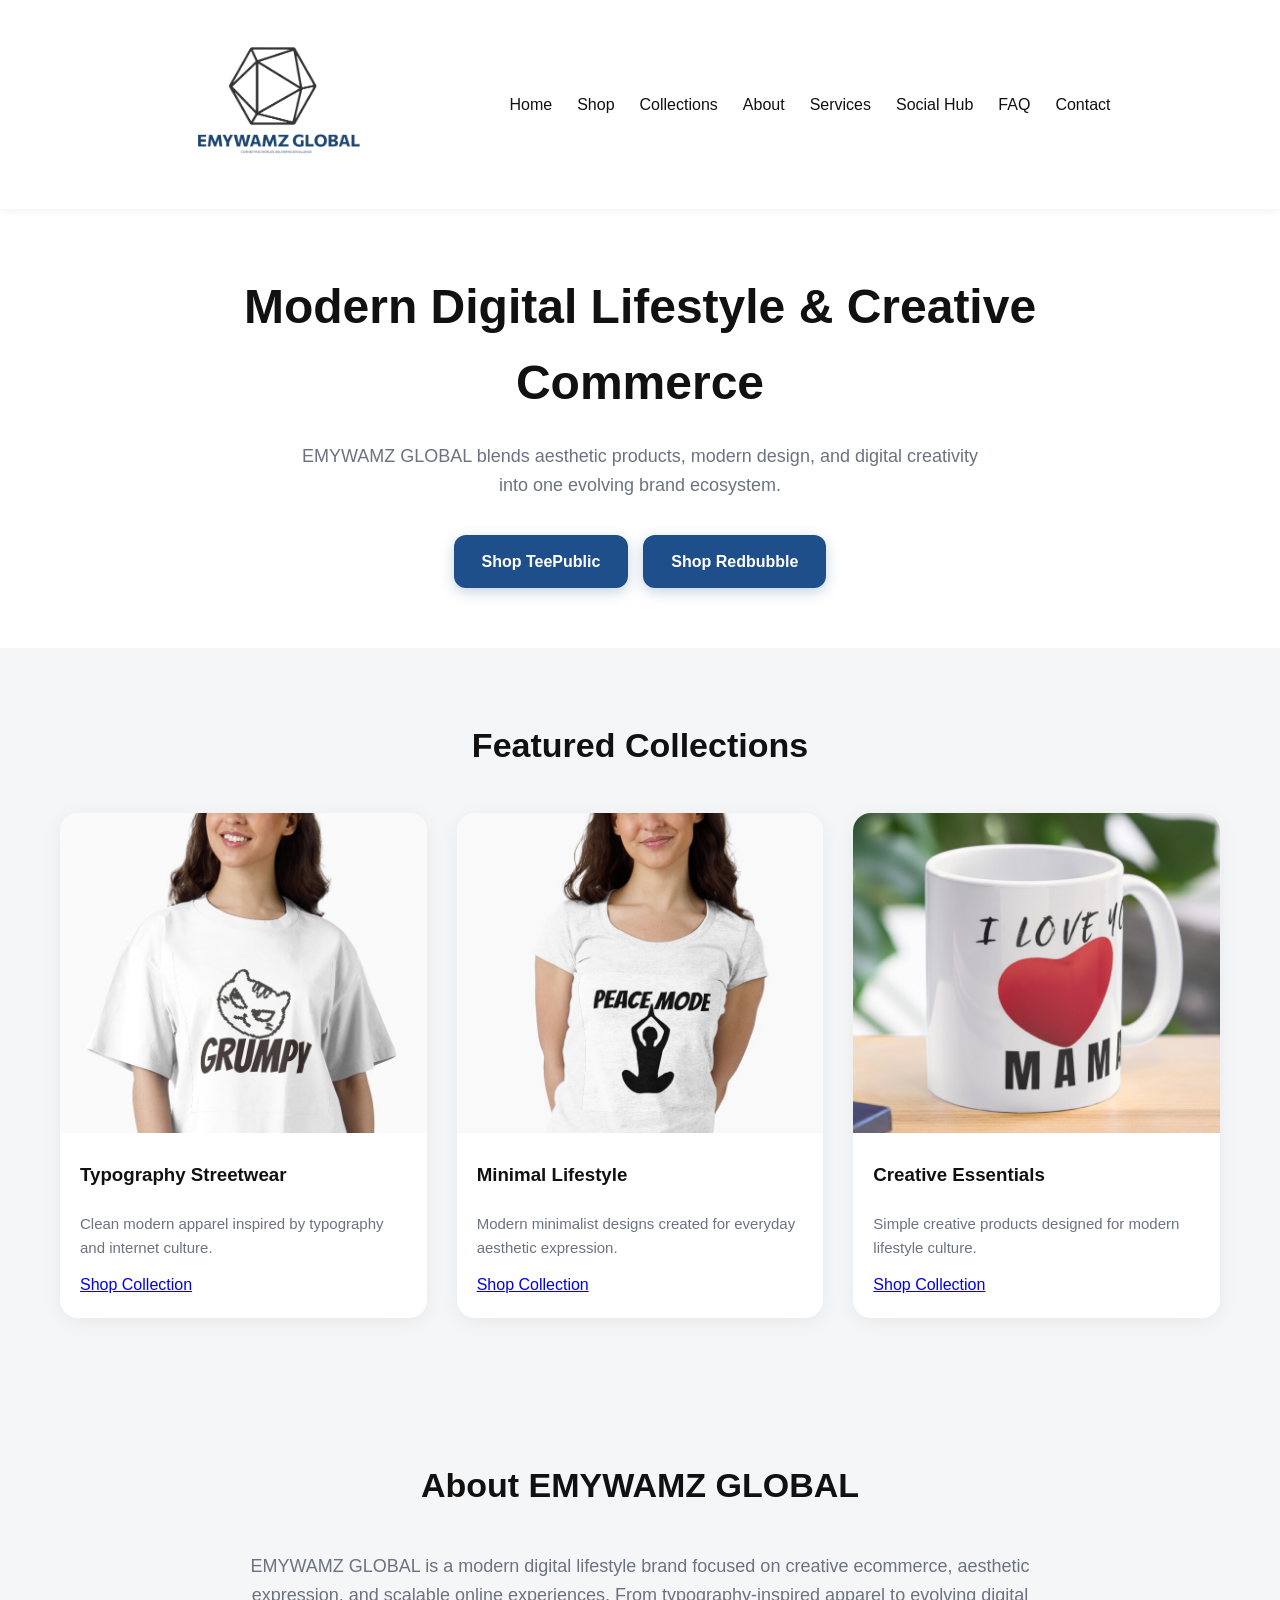
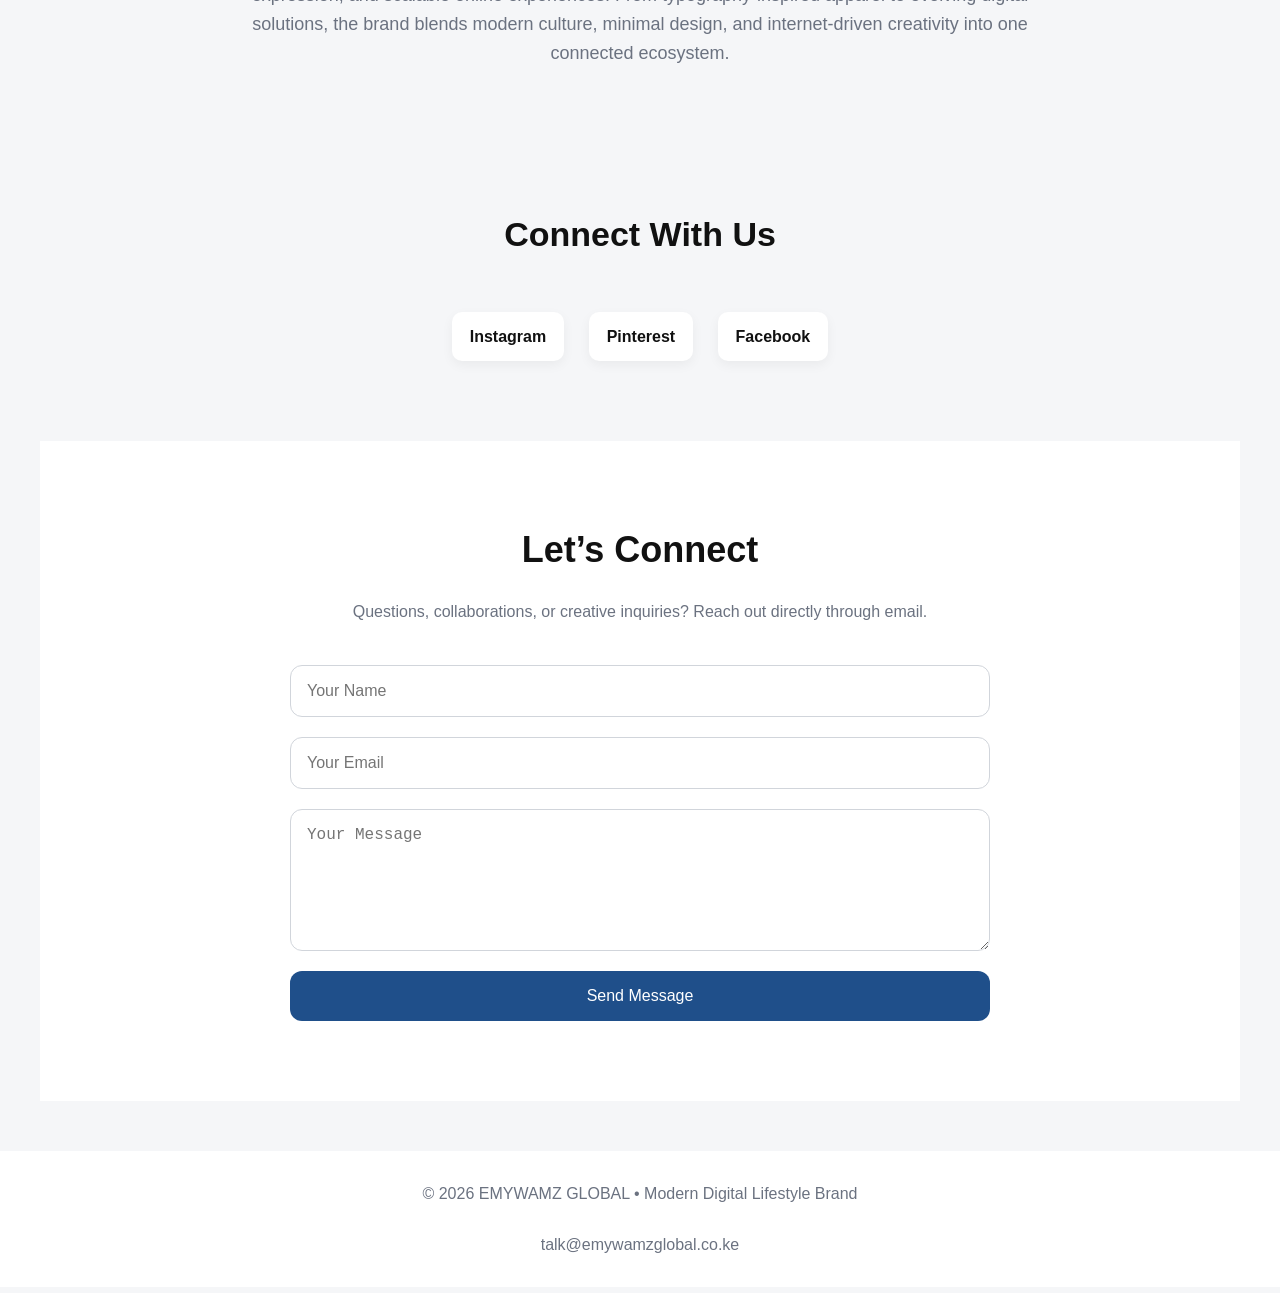
==== index.html @ 774b669c "Refactored layout and centralized CSS" ====
<!DOCTYPE html>
<html lang="en">

<head>
  <link rel="stylesheet" href="style.css">
  <meta charset="UTF-8">
  <meta name="viewport" content="width=device-width, initial-scale=1.0">

  <meta name="description"
    content="EMYWAMZ GLOBAL is a modern digital lifestyle brand blending aesthetic apparel, typography designs, creative ecommerce, and modern culture.">

  <meta name="keywords"
    content="aesthetic apparel, typography shirts, modern streetwear, graphic tees, minimal fashion, trendy lifestyle brand, print on demand">

  <meta name="author" content="EMYWAMZ GLOBAL">

  <link rel="icon" type="image/png" href="images/favicon.png">

  <title>EMYWAMZ GLOBAL | Modern Digital Lifestyle Brand</title>

</head>

<body>
<nav>
  
  <div class="nav-container">

<div class="nav-logo">

  <a href="index.html">
    <img src="images/logo.png" alt="EMYWAMZ GLOBAL">
  </a>

</div>

    <ul class="nav-links">

      <li><a href="#">Home</a></li>
      <li><a href="#">Shop</a></li>
      <li><a href="collections.html">Collections</a></li>
      <li><a href="#">About</a></li>
      <li><a href="#">Services</a></li>
      <li><a href="#">Social Hub</a></li>
      <li><a href="#">FAQ</a></li>
      <li><a href="#">Contact</a></li>

    </ul>

  </div>

</nav>

  <header>

    <h1>Modern Digital Lifestyle & Creative Commerce</h1>

    <p class="tagline">
      EMYWAMZ GLOBAL blends aesthetic products, modern design, and digital creativity into one evolving brand ecosystem.
    </p>

    <div class="buttons">
      <a href="https://www.teepublic.com/user/emywamz-global" target="_blank">
        Shop TeePublic
      </a>

      <a href="https://www.redbubble.com/people/EMYWAMZGLOBAL/shop?asc=u" target="_blank">
        Shop Redbubble
      </a>
    </div>

  </header>

  <section>

    <h2>Featured Collections</h2>

    <div class="collections">

      <div class="card">
        <img src="images/work-180363080-boxy-t-shirt (1).jpg" alt="Typography Streetwear">
        <div class="card-content">
          <h3>Typography Streetwear</h3>
          <p>Clean modern apparel inspired by typography and internet culture.</p>
          <a href="collections.html" class="shop-btn">Shop Collection</a>
        </div>
      </div>

      <div class="card">
        <img src="images/work-180364229-fitted-scoop-t-shirt.jpg" alt="Minimal Lifestyle">
        <div class="card-content">
          <h3>Minimal Lifestyle</h3>
          <p>Modern minimalist designs created for everyday aesthetic expression.</p>
          <a href="collections.html" class="shop-btn">Shop Collection</a>
        </div>
      </div>

      <div class="card">
        <img src="images/work-180530548-classic-mug.jpg" alt="Creative Essentials">
        <div class="card-content">
          <h3>Creative Essentials</h3>
          <p>Simple creative products designed for modern lifestyle culture.</p>
          <a href="collections.html" class="shop-btn">Shop Collection</a>
        </div>
      </div>

    </div>

  </section>

  <section class="about">

    <h2>About EMYWAMZ GLOBAL</h2>

    <p>
      EMYWAMZ GLOBAL is a modern digital lifestyle brand focused on creative ecommerce,
      aesthetic expression, and scalable online experiences. From typography-inspired apparel
      to evolving digital solutions, the brand blends modern culture, minimal design, and
      internet-driven creativity into one connected ecosystem.
    </p>

  </section>

  <section class="socials">

    <h2>Connect With Us</h2>

    <a href="https://www.instagram.com/emywamzglobal/" target="_blank">
      Instagram
    </a>

    <a href="https://www.pinterest.com/emywamzglobal/" target="_blank">
      Pinterest
    </a>

    <a href="https://web.facebook.com/profile.php?id=61578269866223" target="_blank">
      Facebook
    </a>

  </section>
<section class="contact-section">

  <h2>Let’s Connect</h2>

  <p>
    Questions, collaborations, or creative inquiries?
    Reach out directly through email.
  </p>

  <form action="mailto:talk@emywamzglobal.co.ke" method="post" enctype="text/plain">

    <input type="text" name="name" placeholder="Your Name" required>

    <input type="email" name="email" placeholder="Your Email" required>

    <textarea name="message" placeholder="Your Message" rows="6" required></textarea>

    <button type="submit">Send Message</button>

  </form>

</section>
  <footer>

    © 2026 EMYWAMZ GLOBAL • Modern Digital Lifestyle Brand

<br><br>

talk@emywamzglobal.co.ke

  </footer>

</body>

</html>
---- style.css ----
* {
      margin: 0;
      padding: 0;
      box-sizing: border-box;
    }

    body {
      font-family: Arial, sans-serif;
      background: #f5f6f8;
      color: #111111;
      line-height: 1.6;
    }
nav {
  background: white;
  padding: 18px 40px;
  position: sticky;
  top: 0;
  z-index: 1000;
  box-shadow: 0 2px 10px rgba(0,0,0,0.05);
}

.nav-container {
  display: flex;
  justify-content: center;
gap: 120px;
  align-items: center;
  max-width: 1200px;
  margin: auto;
}



.nav-links {
  display: flex;
  gap: 25px;
  list-style: none;
  flex-wrap: nowrap;
}

.nav-links a {
  text-decoration: none;
  color: #111111;
  font-weight: 500;
  transition: 0.3s;
  white-space: nowrap;
}

.nav-links a:hover {
  color: #1f4f8a;
}
    header {
      background: white;
      padding: 60px 20px;
      text-align: center;
    }

.nav-logo img {
  width: 220px;
}

    h1 {
      font-size: 48px;
      margin-bottom: 20px;
      max-width: 900px;
      margin-inline: auto;
    }

    .tagline {
      max-width: 700px;
      margin: auto;
      color: #6b7280;
      font-size: 18px;
      margin-bottom: 35px;
    }

    .buttons {
      display: flex;
      justify-content: center;
      gap: 15px;
      flex-wrap: wrap;
    }

    .buttons a {
  display: inline-block;
  padding: 14px 28px;
  border-radius: 12px;
  background: #1f4f8a;
  color: white;
  text-decoration: none;
  font-weight: 600;
  transition: 0.3s ease;
  box-shadow: 0 4px 14px rgba(31,79,138,0.25);
}

    .buttons a:hover {
  background: #163a66;
  transform: translateY(-3px);
}

    section {
      padding: 70px 20px;
      max-width: 1200px;
      margin: auto;
    }

    h2 {
      text-align: center;
      margin-bottom: 40px;
      font-size: 34px;
    }

    .collections {
  display: grid;
  grid-template-columns: repeat(auto-fit, minmax(260px, 1fr));
  gap: 30px;
  margin-top: 40px;
}

    .card {
  background: white;
  border-radius: 18px;
  overflow: hidden;
  transition: 0.3s ease;
  box-shadow: 0 4px 20px rgba(0,0,0,0.06);
}

.card:hover {
  transform: translateY(-8px);
  box-shadow: 0 8px 28px rgba(0,0,0,0.12);
}

    .card:hover {
      transform: translateY(-5px);
    }

    .card img {
  width: 100%;
  height: 320px;
  object-fit: cover;
}

    .card-content {
      padding: 20px;
      display: flex;
flex-direction: column;
gap: 12px;
    }

    .card-content h3 {
      margin-bottom: 10px;
    }

    .card-content p {
      color: #6b7280;
      font-size: 15px;
    }

    .about {
      text-align: center;
      max-width: 850px;
      margin: auto;
    }

    .about p {
      color: #6b7280;
      font-size: 18px;
    }

    .socials {
      text-align: center;
    }

    .socials a {
      display: inline-block;
      margin: 10px;
      padding: 12px 18px;
      border-radius: 10px;
      background: white;
      text-decoration: none;
      color: #111111;
      font-weight: bold;
      box-shadow: 0 4px 12px rgba(0,0,0,0.05);
    }

    footer {
      background: white;
      padding: 30px;
      text-align: center;
      color: #6b7280;
      margin-top: 50px;
    }
.logo {
  width: 180px;
  margin-bottom: 20px;
}
    @media(max-width:768px){

      h1{
        font-size: 36px;
      }

      .tagline{
        font-size:16px;
      }

    }
    .contact-section {
  background: white;
  padding: 80px 20px;
  text-align: center;
}

.contact-section h2 {
  font-size: 36px;
  margin-bottom: 20px;
}

.contact-section p {
  color: #6b7280;
  margin-bottom: 40px;
}

.contact-section form {
  max-width: 700px;
  margin: auto;
  display: flex;
  flex-direction: column;
  gap: 20px;
}

.contact-section input,
.contact-section textarea {
  padding: 16px;
  border: 1px solid #d1d5db;
  border-radius: 12px;
  font-size: 16px;
}

.contact-section button {
  background: #1f4f8a;
  color: white;
  border: none;
  padding: 16px;
  border-radius: 12px;
  font-size: 16px;
  cursor: pointer;
  transition: 0.3s ease;
}

.contact-section button:hover {
  background: #163a66;
}
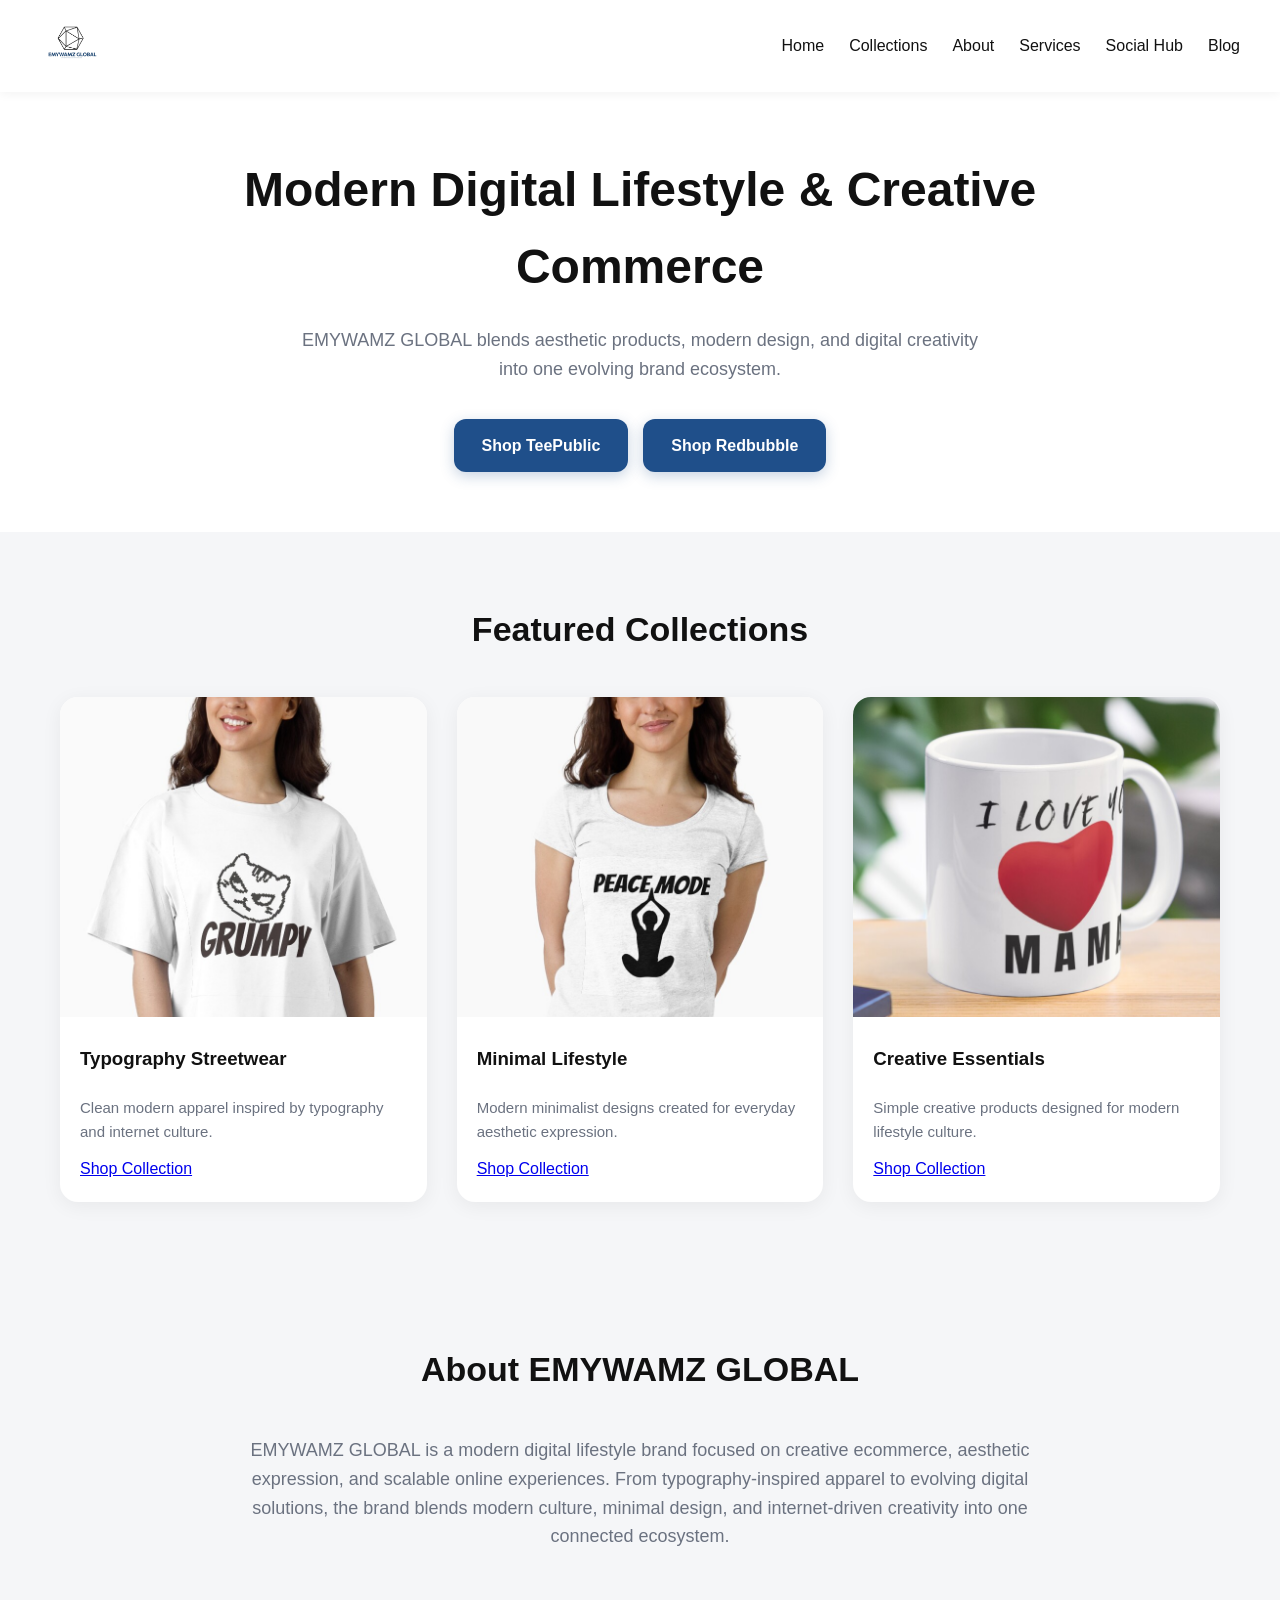
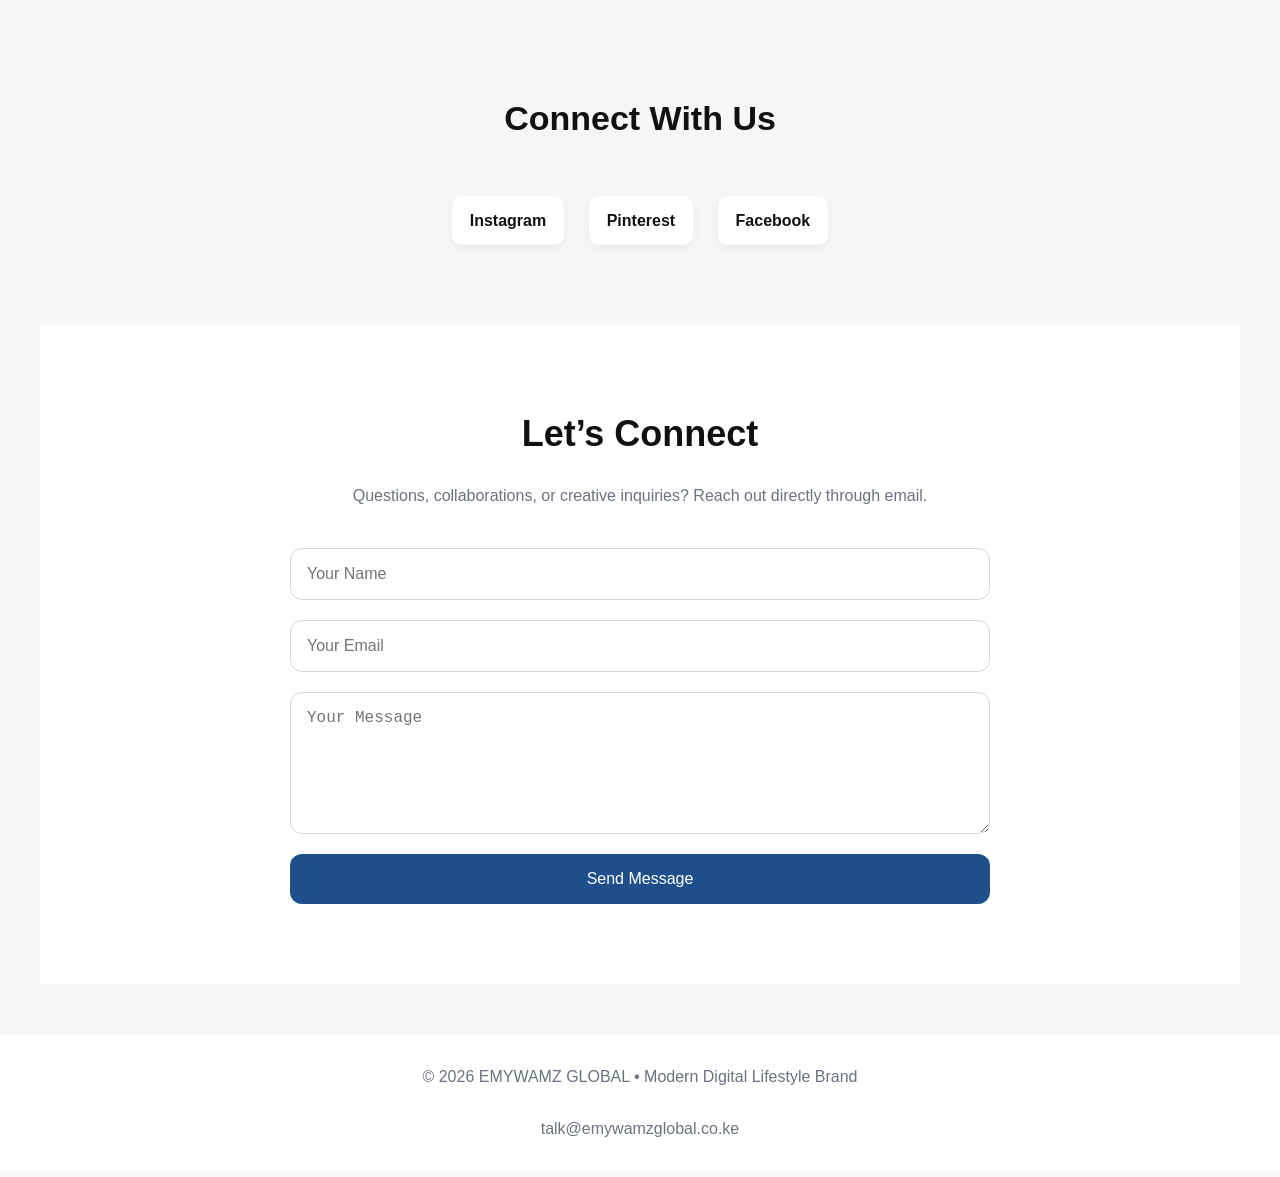
==== commit 3810bf8d: "Refined site architecture and collections structure" ====
--- a/index.html
+++ b/index.html
@@ -36,14 +36,12 @@
     <ul class="nav-links">
 
       <li><a href="#">Home</a></li>
-      <li><a href="#">Shop</a></li>
       <li><a href="collections.html">Collections</a></li>
       <li><a href="#">About</a></li>
       <li><a href="#">Services</a></li>
       <li><a href="#">Social Hub</a></li>
-      <li><a href="#">FAQ</a></li>
-      <li><a href="#">Contact</a></li>
-
+      <li><a href="#">Blog</a></li>
+      
     </ul>
 
   </div>
--- a/style.css
+++ b/style.css
@@ -252,4 +252,68 @@
   background: #163a66;
 }
 
- + body {
+  font-family: Arial, sans-serif;
+  background: #f5f6f8;
+  margin: 0;
+  color: #111111;
+}
+
+nav {
+  background: white;
+  padding: 18px 40px;
+  position: sticky;
+  top: 0;
+  z-index: 1000;
+  box-shadow: 0 2px 10px rgba(0,0,0,0.05);
+}
+
+.nav-container {
+  display: flex;
+  justify-content: space-between;
+  align-items: center;
+  max-width: 1200px;
+  margin: auto;
+}
+
+.nav-logo img {
+  width: 65px;
+}
+
+.nav-links {
+  display: flex;
+  gap: 25px;
+  list-style: none;
+  flex-wrap: nowrap;
+}
+
+.nav-links a {
+  text-decoration: none;
+  color: #111111;
+  font-weight: 500;
+  white-space: nowrap;
+}
+
+.nav-links a:hover {
+  color: #1f4f8a;
+}
+.collections-hero {
+  text-align: center;
+  padding: 80px 20px 40px;
+}
+
+.collections-hero h1 {
+  font-size: 48px;
+  margin-bottom: 20px;
+}
+
+.collections-hero p {
+  max-width: 700px;
+  margin: auto;
+  color: #6b7280;
+  font-size: 18px;
+  line-height: 1.7;
+}
+.rb-gallery {
+  padding: 20px 40px 80px;
+}
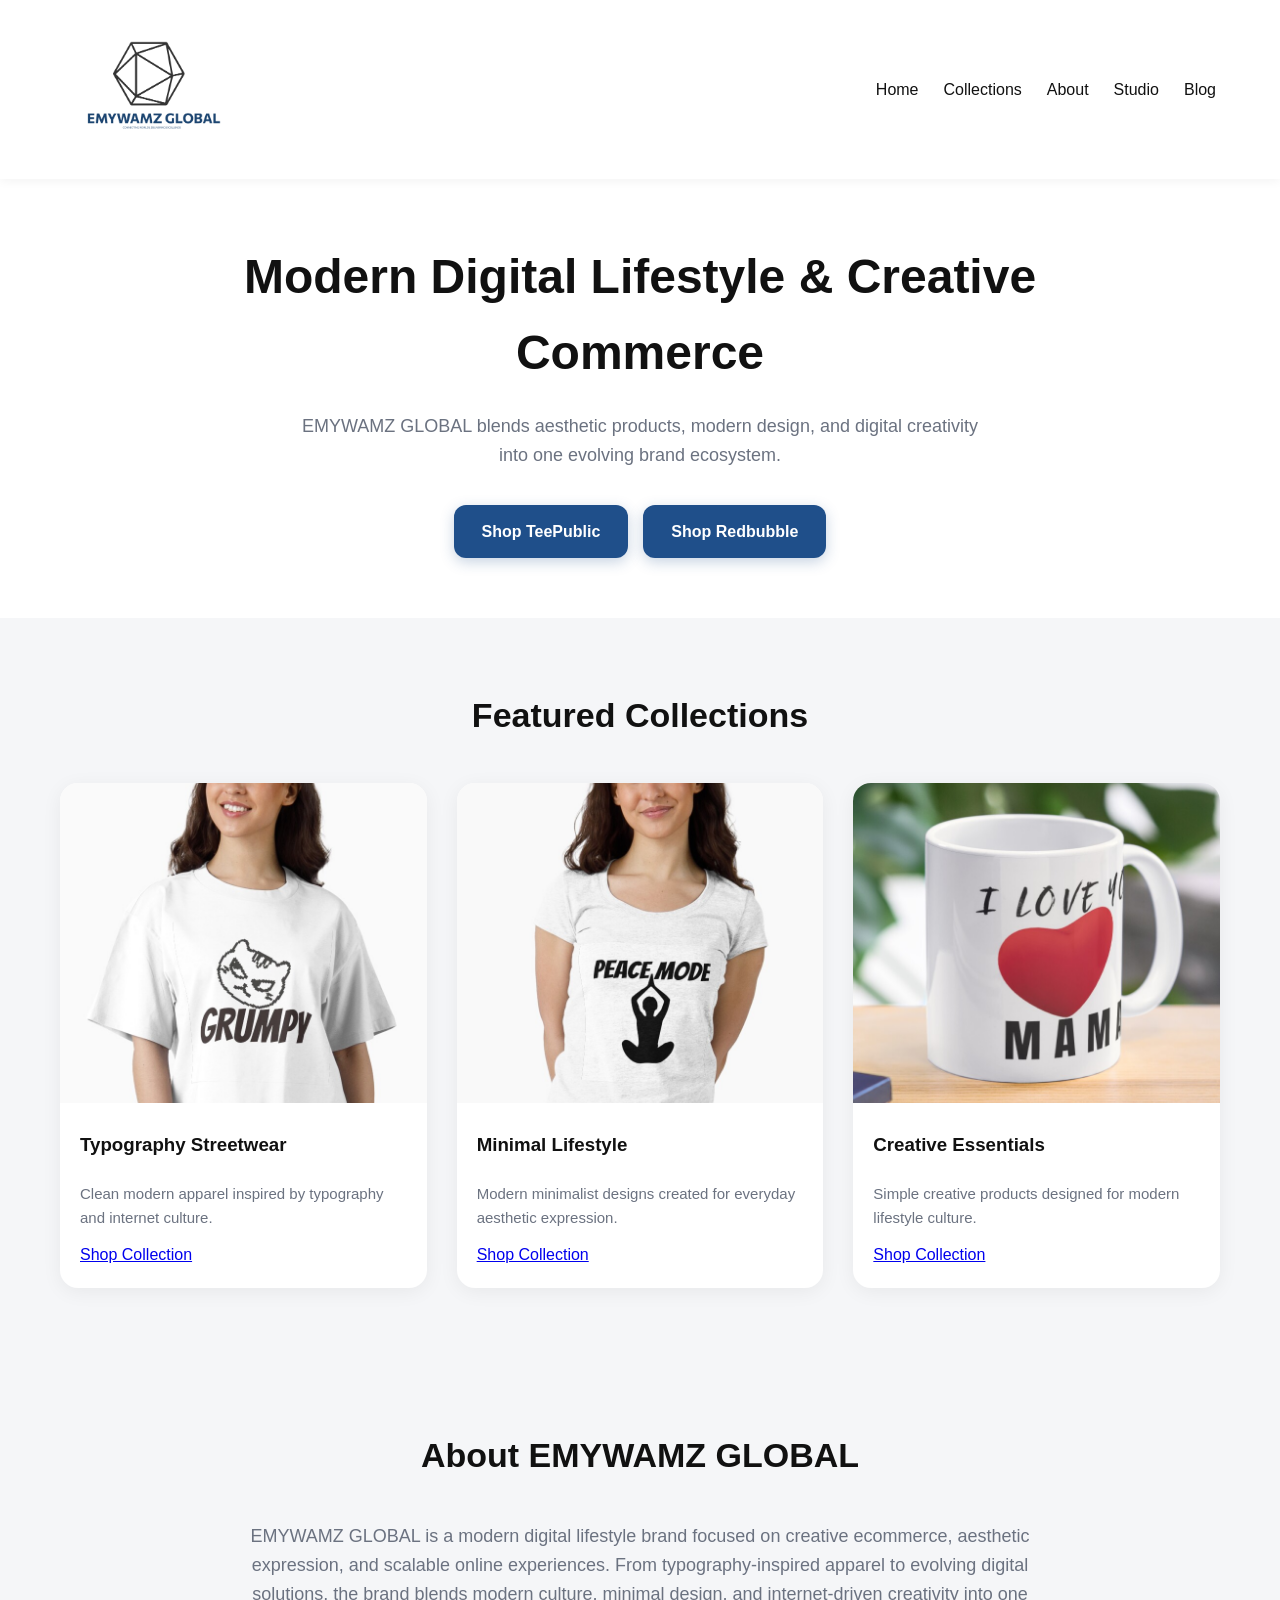
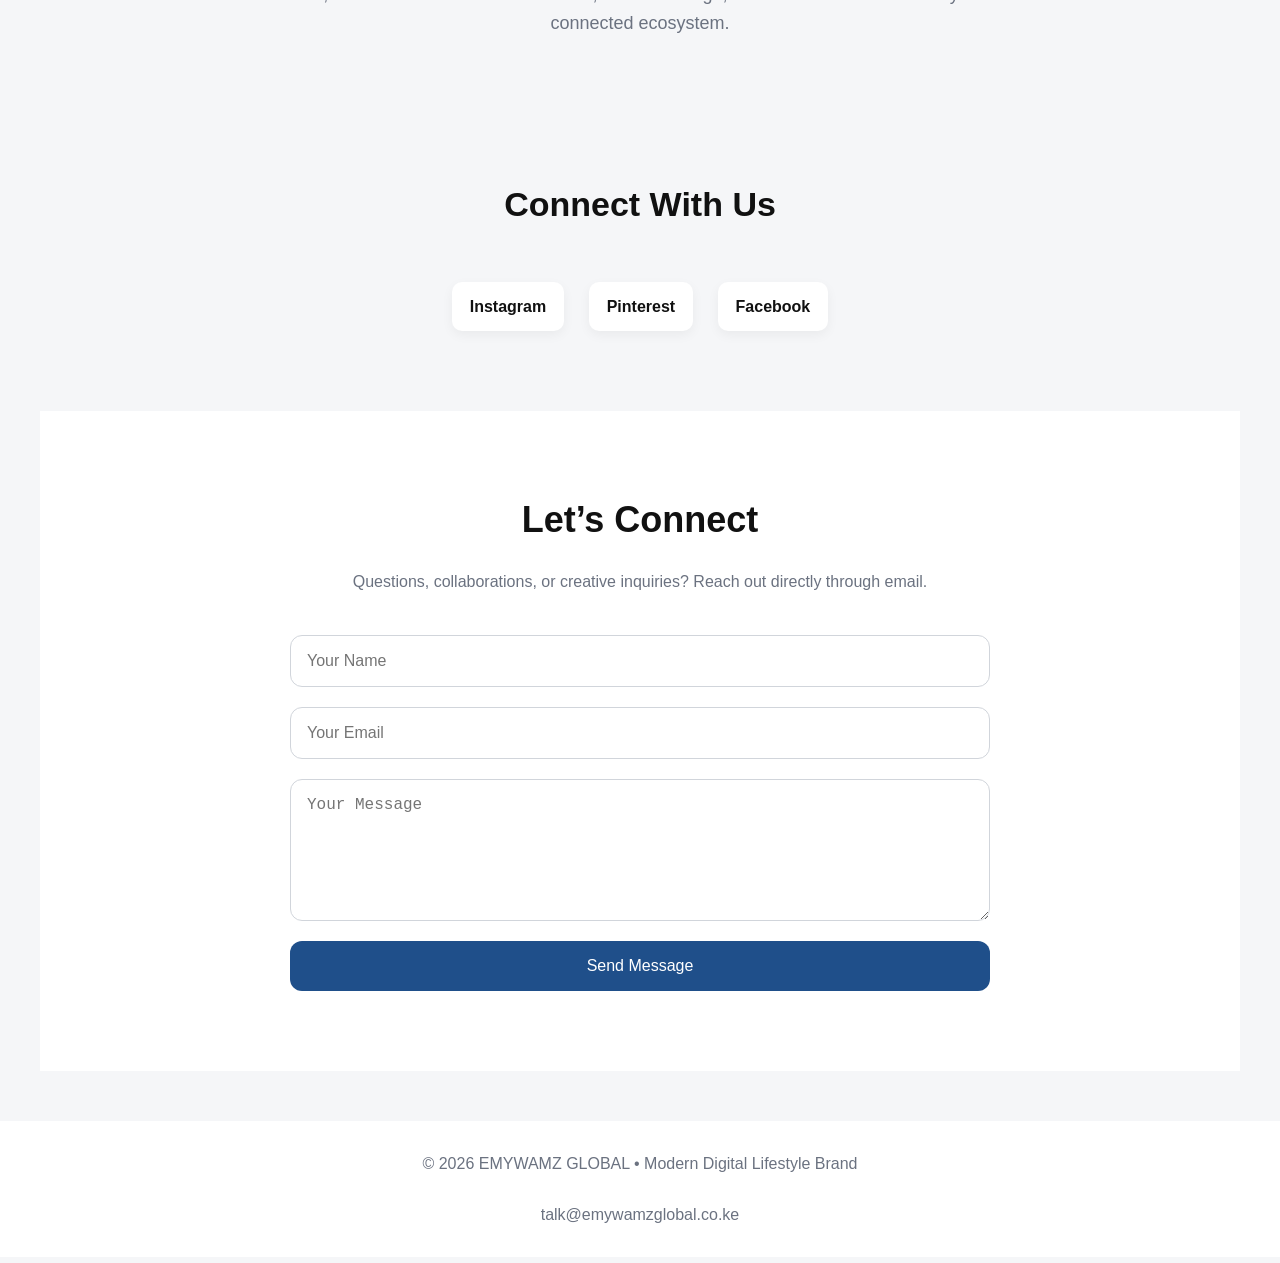
==== commit 51b2585b: "Refine site structure and unify global styles" ====
--- a/index.html
+++ b/index.html
@@ -38,8 +38,7 @@
       <li><a href="#">Home</a></li>
       <li><a href="collections.html">Collections</a></li>
       <li><a href="#">About</a></li>
-      <li><a href="#">Services</a></li>
-      <li><a href="#">Social Hub</a></li>
+      <li><a href="#">Studio</a></li>
       <li><a href="#">Blog</a></li>
       
     </ul>
--- a/style.css
+++ b/style.css
@@ -1,16 +1,18 @@
-
-    * {
-      margin: 0;
-      padding: 0;
-      box-sizing: border-box;
-    }
-
-    body {
-      font-family: Arial, sans-serif;
-      background: #f5f6f8;
-      color: #111111;
-      line-height: 1.6;
-    }
+* {
+  margin: 0;
+  padding: 0;
+  box-sizing: border-box;
+}
+
+body {
+  font-family: Arial, sans-serif;
+  background: #f5f6f8;
+  color: #111111;
+  line-height: 1.6;
+}
+
+/* NAVIGATION */
+
 nav {
   background: white;
   padding: 18px 40px;
@@ -22,14 +24,16 @@
 
 .nav-container {
   display: flex;
-  justify-content: center;
-gap: 120px;
+  justify-content: space-between;
   align-items: center;
   max-width: 1200px;
   margin: auto;
-}
-
-
+  padding: 0 24px;
+}
+
+.nav-logo img {
+  width: 180px;
+}
 
 .nav-links {
   display: flex;
@@ -49,39 +53,45 @@
 .nav-links a:hover {
   color: #1f4f8a;
 }
-    header {
-      background: white;
-      padding: 60px 20px;
-      text-align: center;
-    }
-
-.nav-logo img {
-  width: 220px;
-}
-
-    h1 {
-      font-size: 48px;
-      margin-bottom: 20px;
-      max-width: 900px;
-      margin-inline: auto;
-    }
-
-    .tagline {
-      max-width: 700px;
-      margin: auto;
-      color: #6b7280;
-      font-size: 18px;
-      margin-bottom: 35px;
-    }
-
-    .buttons {
-      display: flex;
-      justify-content: center;
-      gap: 15px;
-      flex-wrap: wrap;
-    }
-
-    .buttons a {
+
+/* HERO */
+
+header {
+  background: white;
+  padding: 60px 20px;
+  text-align: center;
+}
+
+.logo {
+  width: 180px;
+  margin-bottom: 20px;
+}
+
+h1 {
+  font-size: 48px;
+  margin-bottom: 20px;
+  max-width: 900px;
+  margin-inline: auto;
+}
+
+.tagline {
+  max-width: 700px;
+  margin: auto;
+  color: #6b7280;
+  font-size: 18px;
+  margin-bottom: 35px;
+}
+
+/* BUTTONS */
+
+.buttons {
+  display: flex;
+  justify-content: center;
+  gap: 15px;
+  flex-wrap: wrap;
+}
+
+.buttons a {
   display: inline-block;
   padding: 14px 28px;
   border-radius: 12px;
@@ -93,31 +103,35 @@
   box-shadow: 0 4px 14px rgba(31,79,138,0.25);
 }
 
-    .buttons a:hover {
+.buttons a:hover {
   background: #163a66;
   transform: translateY(-3px);
 }
 
-    section {
-      padding: 70px 20px;
-      max-width: 1200px;
-      margin: auto;
-    }
-
-    h2 {
-      text-align: center;
-      margin-bottom: 40px;
-      font-size: 34px;
-    }
-
-    .collections {
+/* GENERAL SECTIONS */
+
+section {
+  padding: 70px 20px;
+  max-width: 1200px;
+  margin: auto;
+}
+
+h2 {
+  text-align: center;
+  margin-bottom: 40px;
+  font-size: 34px;
+}
+
+/* COLLECTIONS */
+
+.collections {
   display: grid;
   grid-template-columns: repeat(auto-fit, minmax(260px, 1fr));
   gap: 30px;
   margin-top: 40px;
 }
 
-    .card {
+.card {
   background: white;
   border-radius: 18px;
   overflow: hidden;
@@ -130,82 +144,62 @@
   box-shadow: 0 8px 28px rgba(0,0,0,0.12);
 }
 
-    .card:hover {
-      transform: translateY(-5px);
-    }
-
-    .card img {
+.card img {
   width: 100%;
   height: 320px;
   object-fit: cover;
 }
 
-    .card-content {
-      padding: 20px;
-      display: flex;
-flex-direction: column;
-gap: 12px;
-    }
-
-    .card-content h3 {
-      margin-bottom: 10px;
-    }
-
-    .card-content p {
-      color: #6b7280;
-      font-size: 15px;
-    }
-
-    .about {
-      text-align: center;
-      max-width: 850px;
-      margin: auto;
-    }
-
-    .about p {
-      color: #6b7280;
-      font-size: 18px;
-    }
-
-    .socials {
-      text-align: center;
-    }
-
-    .socials a {
-      display: inline-block;
-      margin: 10px;
-      padding: 12px 18px;
-      border-radius: 10px;
-      background: white;
-      text-decoration: none;
-      color: #111111;
-      font-weight: bold;
-      box-shadow: 0 4px 12px rgba(0,0,0,0.05);
-    }
-
-    footer {
-      background: white;
-      padding: 30px;
-      text-align: center;
-      color: #6b7280;
-      margin-top: 50px;
-    }
-.logo {
-  width: 180px;
-  margin-bottom: 20px;
-}
-    @media(max-width:768px){
-
-      h1{
-        font-size: 36px;
-      }
-
-      .tagline{
-        font-size:16px;
-      }
-
-    }
-    .contact-section {
+.card-content {
+  padding: 20px;
+  display: flex;
+  flex-direction: column;
+  gap: 12px;
+}
+
+.card-content h3 {
+  margin-bottom: 10px;
+}
+
+.card-content p {
+  color: #6b7280;
+  font-size: 15px;
+}
+
+/* ABOUT */
+
+.about {
+  text-align: center;
+  max-width: 850px;
+  margin: auto;
+}
+
+.about p {
+  color: #6b7280;
+  font-size: 18px;
+}
+
+/* SOCIALS */
+
+.socials {
+  text-align: center;
+}
+
+.socials a {
+  display: inline-block;
+  margin: 10px;
+  padding: 12px 18px;
+  border-radius: 10px;
+  background: white;
+  text-decoration: none;
+  color: #111111;
+  font-weight: bold;
+  box-shadow: 0 4px 12px rgba(0,0,0,0.05);
+}
+
+/* CONTACT */
+
+.contact-section {
   background: white;
   padding: 80px 20px;
   text-align: center;
@@ -252,51 +246,8 @@
   background: #163a66;
 }
 
- body {
-  font-family: Arial, sans-serif;
-  background: #f5f6f8;
-  margin: 0;
-  color: #111111;
-}
-
-nav {
-  background: white;
-  padding: 18px 40px;
-  position: sticky;
-  top: 0;
-  z-index: 1000;
-  box-shadow: 0 2px 10px rgba(0,0,0,0.05);
-}
-
-.nav-container {
-  display: flex;
-  justify-content: space-between;
-  align-items: center;
-  max-width: 1200px;
-  margin: auto;
-}
-
-.nav-logo img {
-  width: 65px;
-}
-
-.nav-links {
-  display: flex;
-  gap: 25px;
-  list-style: none;
-  flex-wrap: nowrap;
-}
-
-.nav-links a {
-  text-decoration: none;
-  color: #111111;
-  font-weight: 500;
-  white-space: nowrap;
-}
-
-.nav-links a:hover {
-  color: #1f4f8a;
-}
+/* COLLECTIONS PAGE */
+
 .collections-hero {
   text-align: center;
   padding: 80px 20px 40px;
@@ -314,6 +265,31 @@
   font-size: 18px;
   line-height: 1.7;
 }
+
 .rb-gallery {
   padding: 20px 40px 80px;
+}
+
+/* FOOTER */
+
+footer {
+  background: white;
+  padding: 30px;
+  text-align: center;
+  color: #6b7280;
+  margin-top: 50px;
+}
+
+/* RESPONSIVE */
+
+@media(max-width:768px){
+
+  h1 {
+    font-size: 36px;
+  }
+
+  .tagline {
+    font-size: 16px;
+  }
+
 }
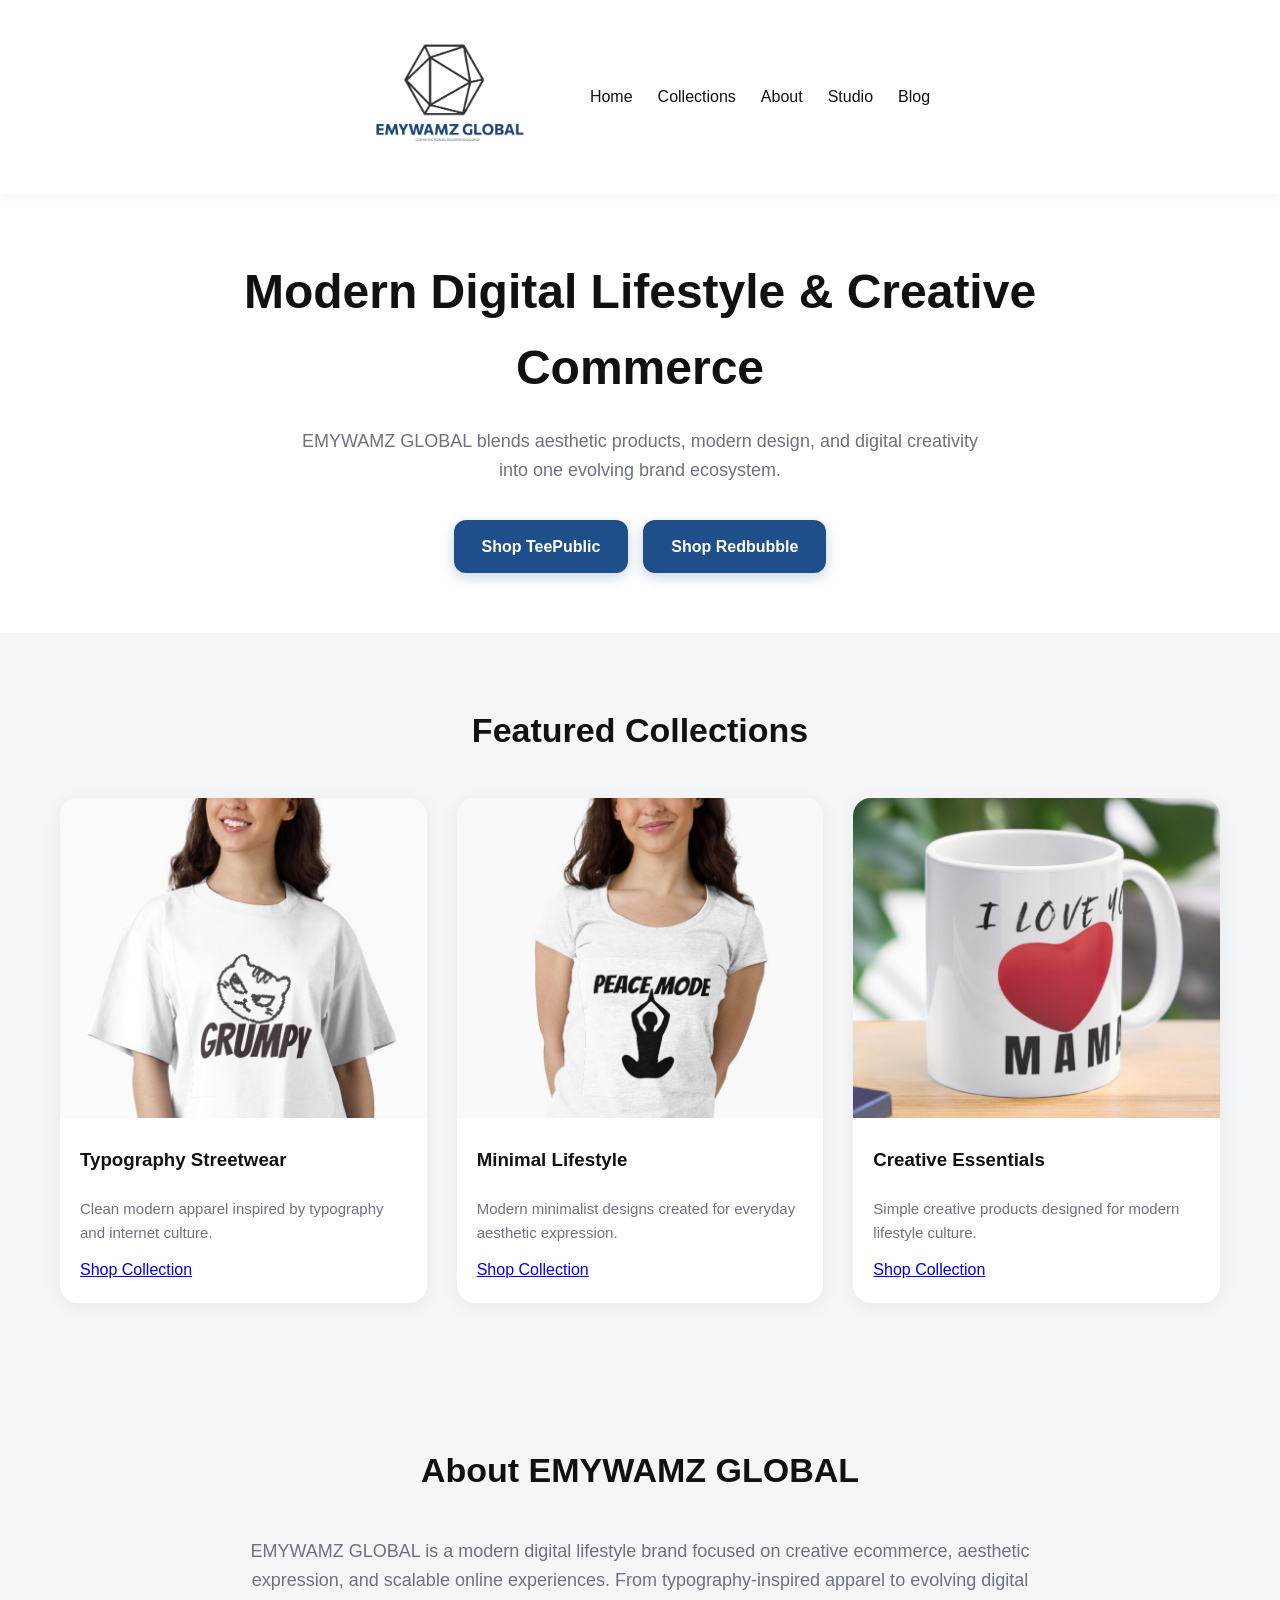
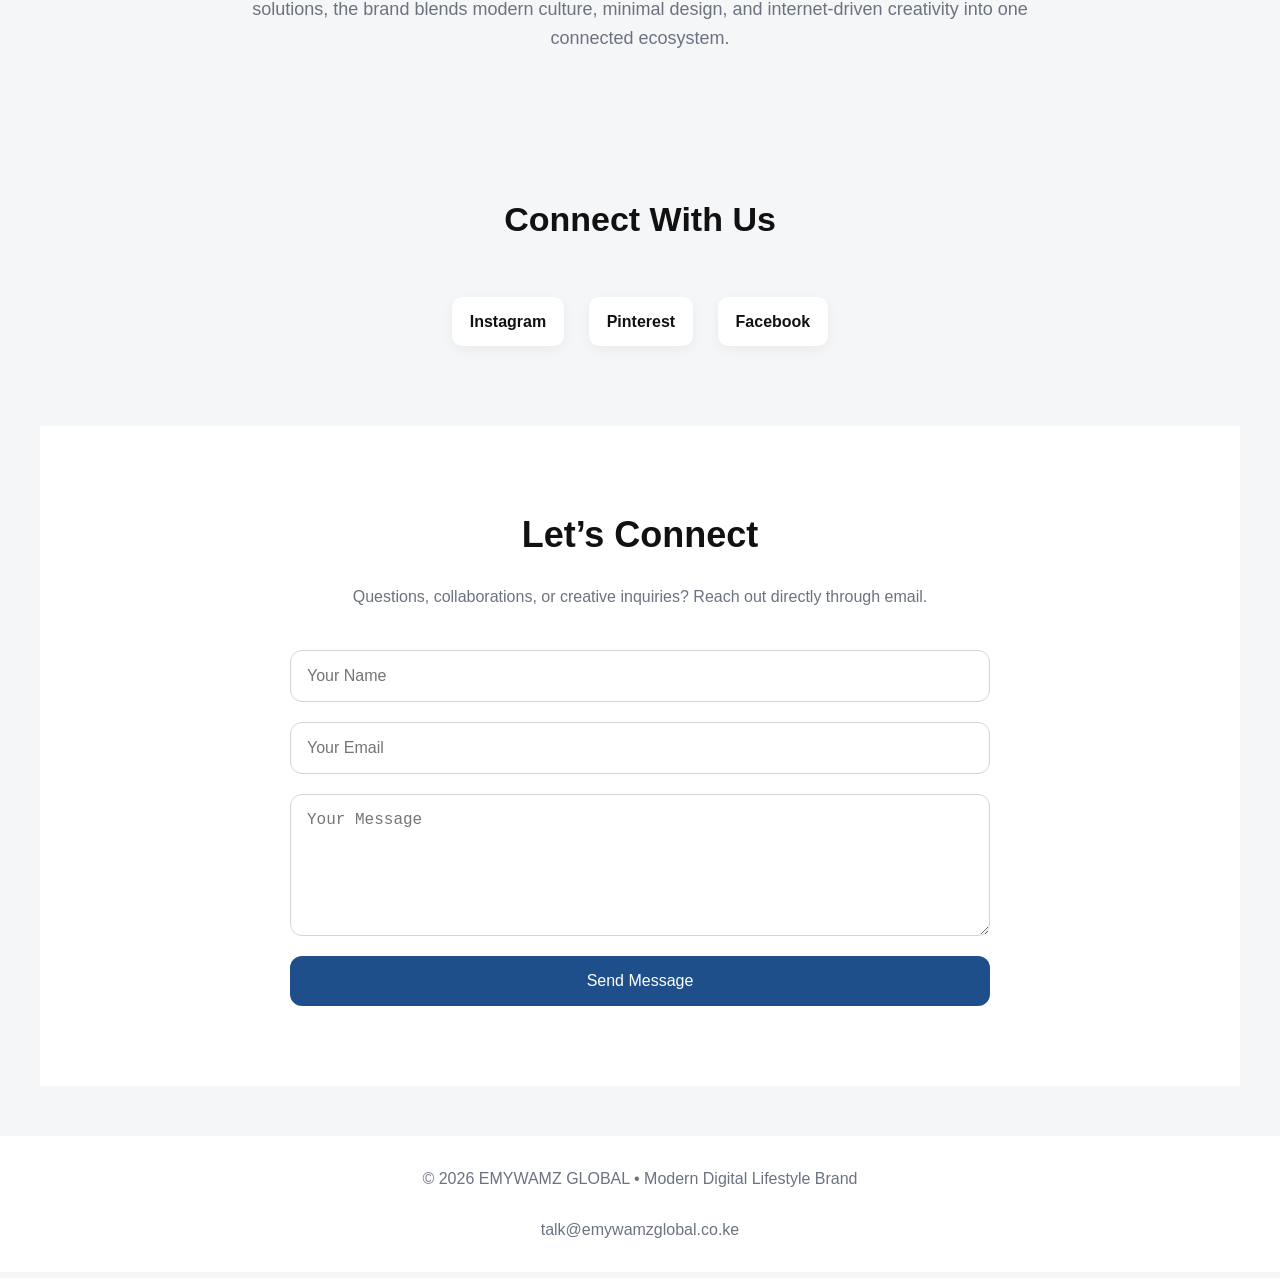
==== commit 5a3263f6: "Create Studio page and update navigation" ====
--- a/index.html
+++ b/index.html
@@ -38,7 +38,7 @@
       <li><a href="#">Home</a></li>
       <li><a href="collections.html">Collections</a></li>
       <li><a href="#">About</a></li>
-      <li><a href="#">Studio</a></li>
+      <li><a href="studio.html">Studio</a></li>
       <li><a href="#">Blog</a></li>
       
     </ul>
--- a/style.css
+++ b/style.css
@@ -24,15 +24,17 @@
 
 .nav-container {
   display: flex;
-  justify-content: space-between;
+  justify-content: center;
   align-items: center;
+  gap: 40px;
   max-width: 1200px;
   margin: auto;
   padding: 0 24px;
 }
 
 .nav-logo img {
-  width: 180px;
+  width: 200px;
+  height: auto;
 }
 
 .nav-links {
@@ -267,7 +269,16 @@
 }
 
 .rb-gallery {
-  padding: 20px 40px 80px;
+  max-width: 1300px;
+  margin: 0 auto;
+  padding: 20px;
+}
+
+.rb-gallery iframe {
+  width: 100%;
+  height: 2200px;
+  border: none;
+  background: white;
 }
 
 /* FOOTER */
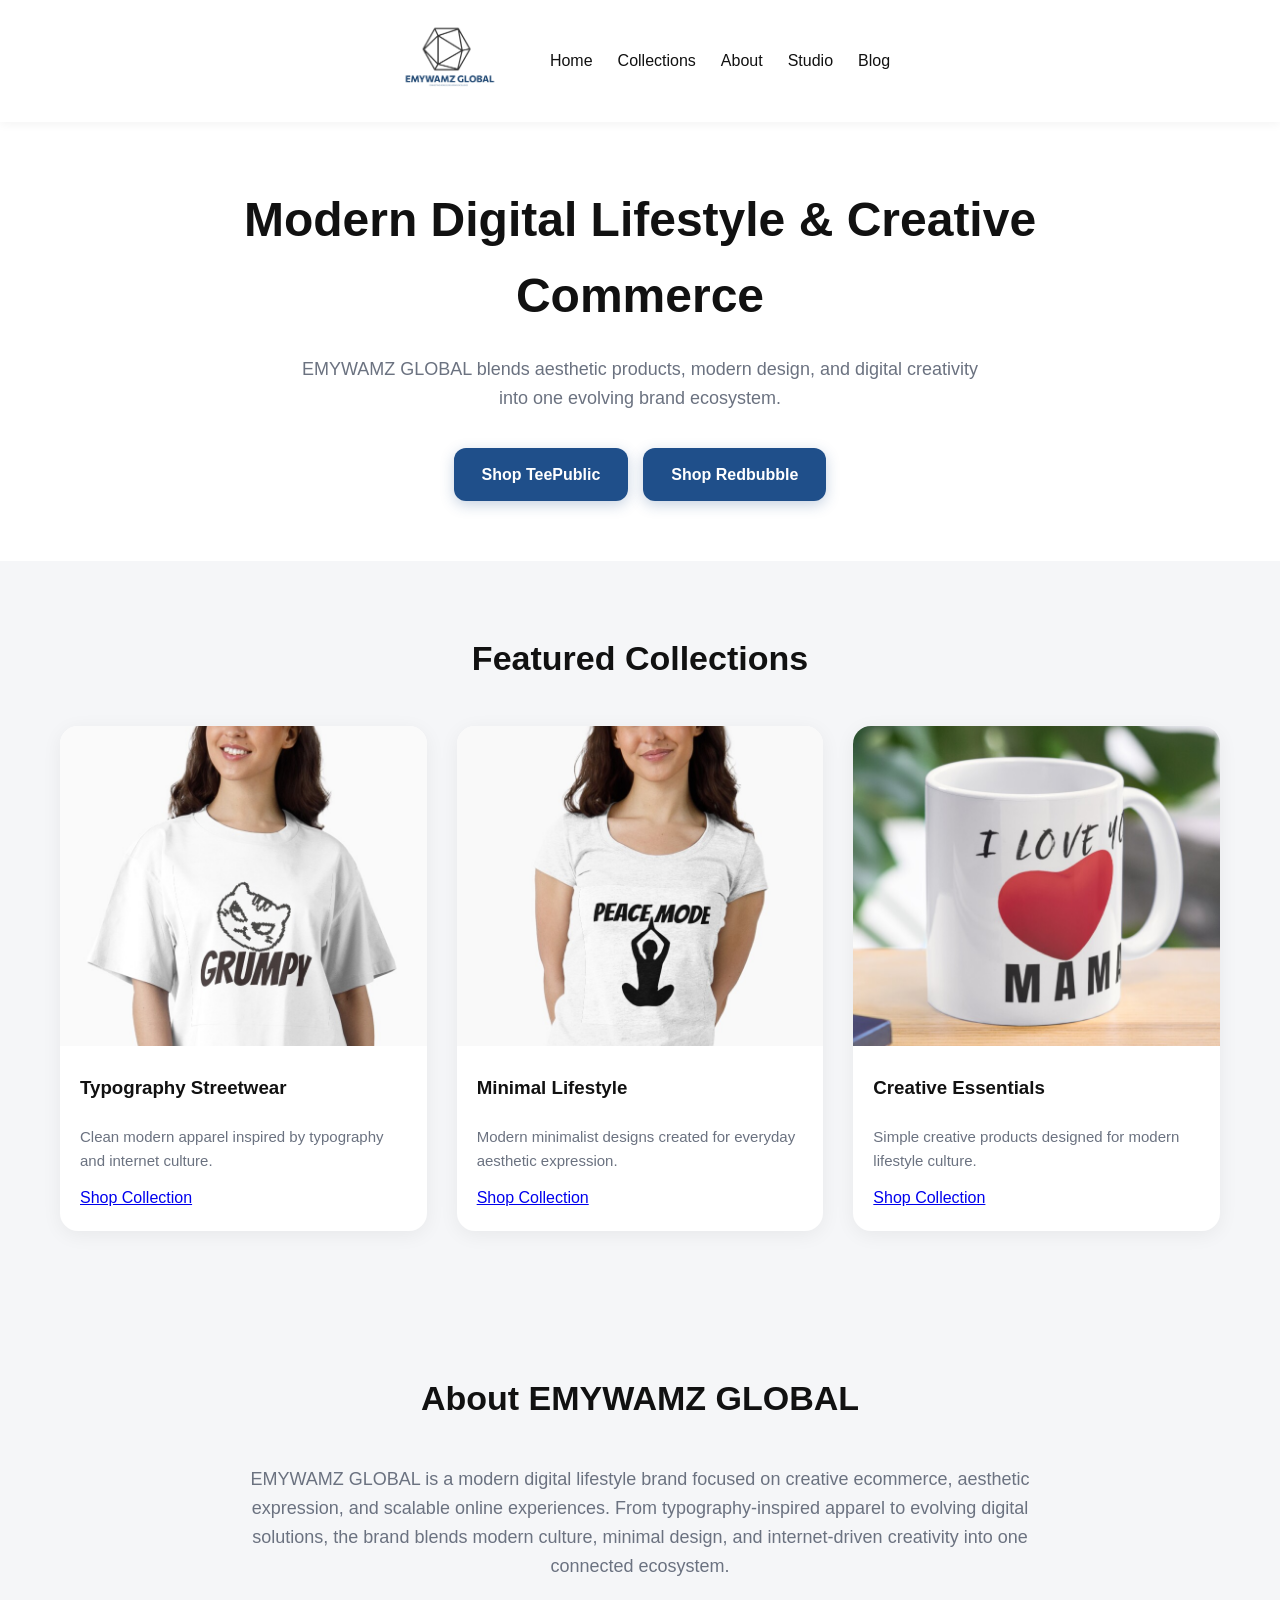
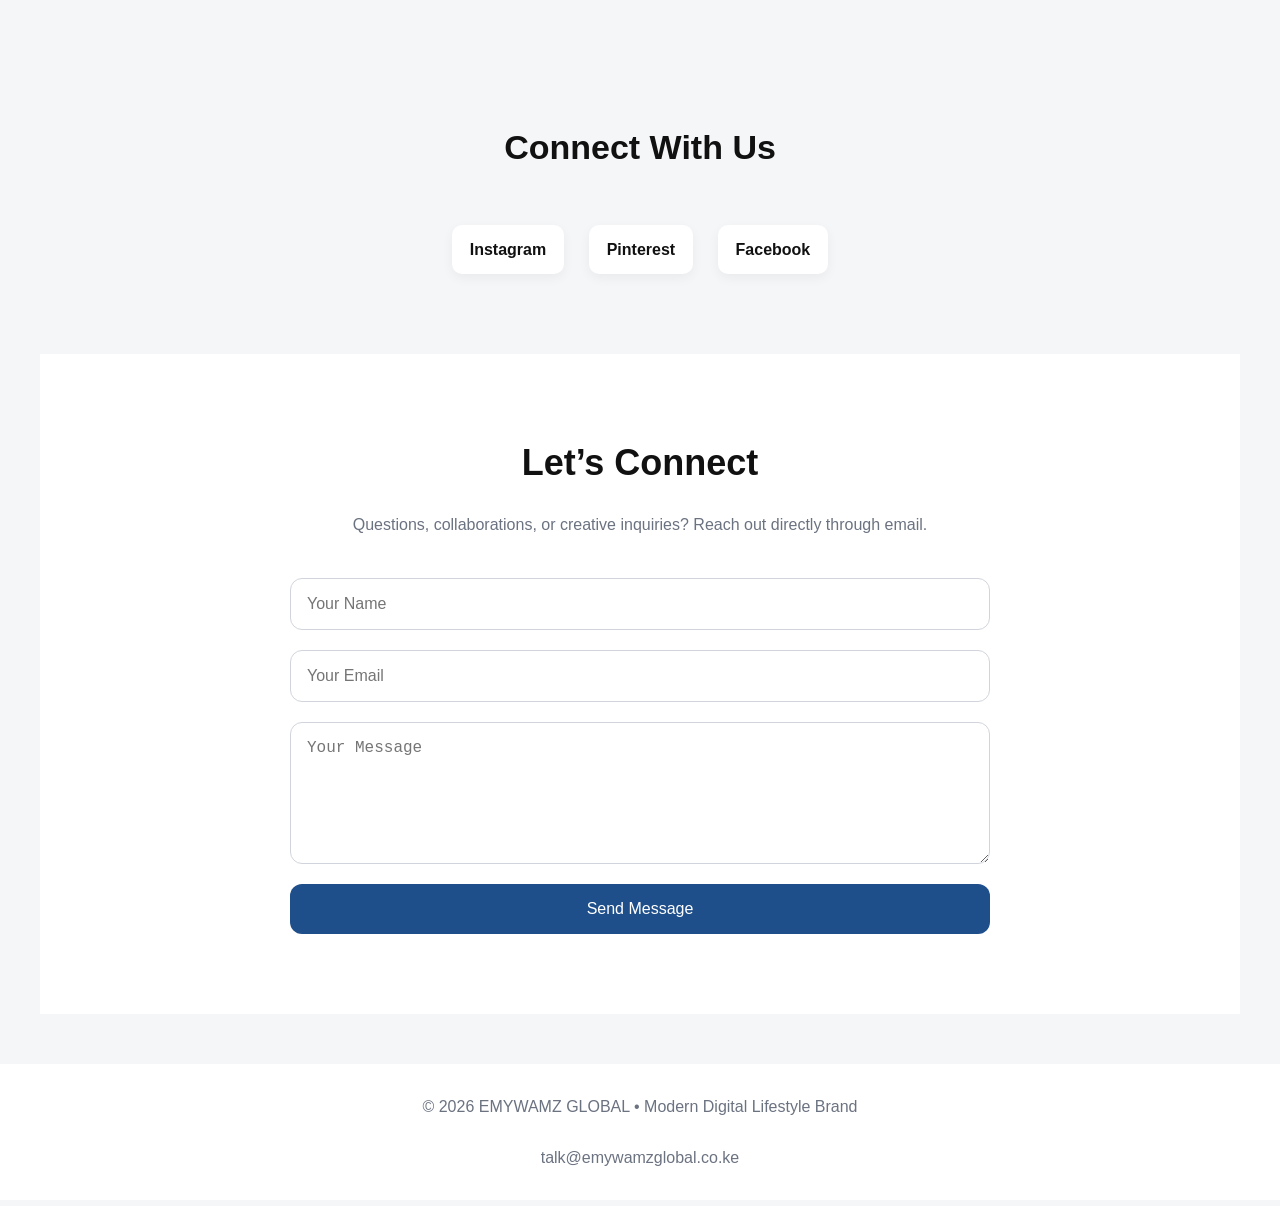
==== commit 519dd48c: "Add About page and refine Studio content" ====
--- a/index.html
+++ b/index.html
@@ -37,9 +37,9 @@
 
       <li><a href="#">Home</a></li>
       <li><a href="collections.html">Collections</a></li>
-      <li><a href="#">About</a></li>
+      <li><a href="about.html">About</a></li>
       <li><a href="studio.html">Studio</a></li>
-      <li><a href="#">Blog</a></li>
+      <li><a href="blog.html">Blog</a></li>
       
     </ul>
 
--- a/style.css
+++ b/style.css
@@ -15,7 +15,7 @@
 
 nav {
   background: white;
-  padding: 18px 40px;
+  padding: 12px 40px;
   position: sticky;
   top: 0;
   z-index: 1000;
@@ -33,7 +33,7 @@
 }
 
 .nav-logo img {
-  width: 200px;
+  width: 120px;
   height: auto;
 }
 
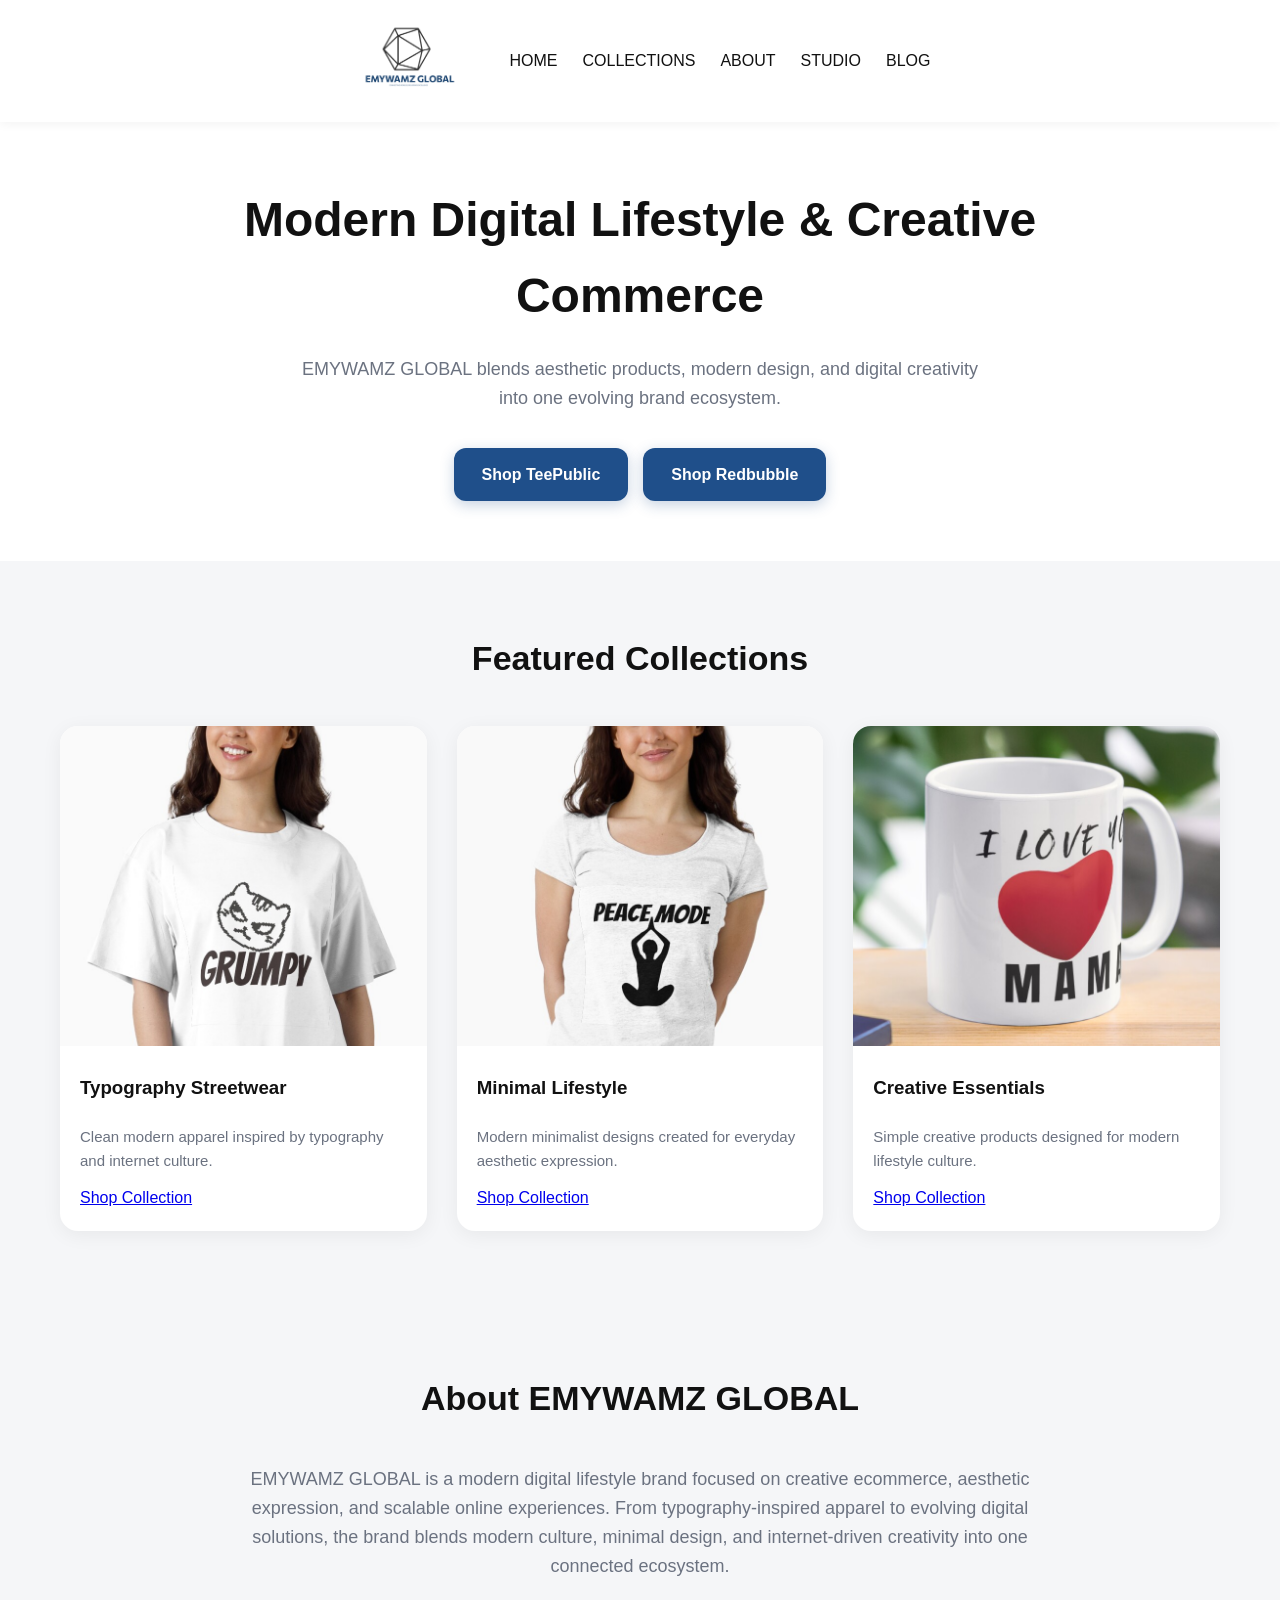
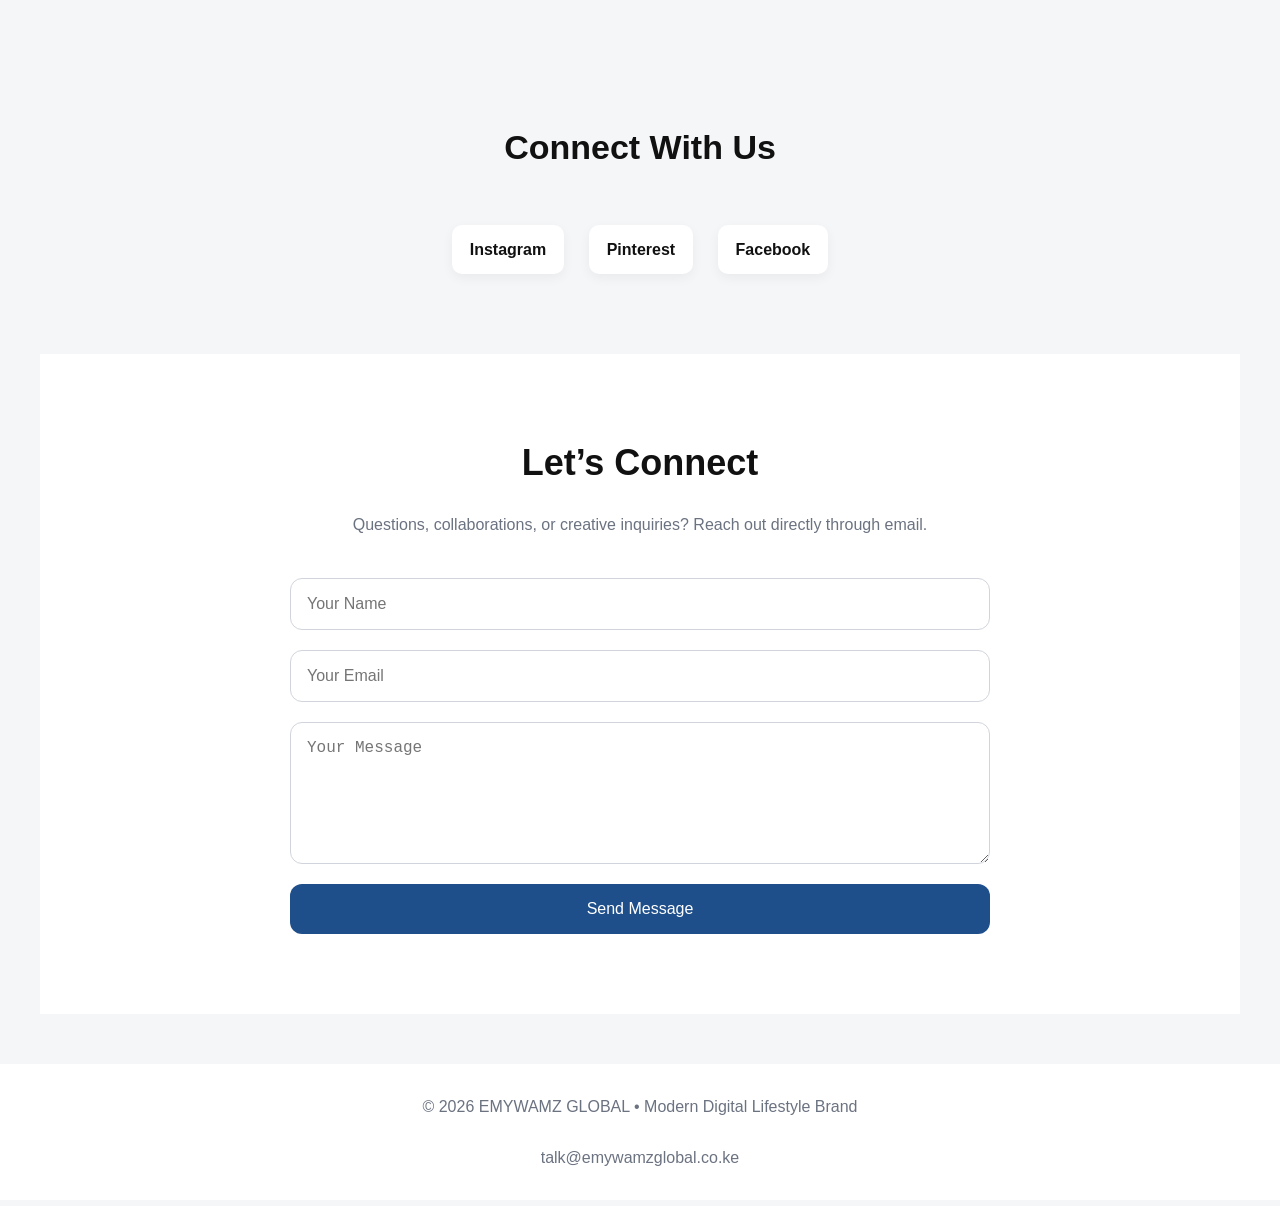
==== commit dc03462e: "Update blog and navigation styling" ====
--- a/index.html
+++ b/index.html
@@ -35,11 +35,11 @@
 
     <ul class="nav-links">
 
-      <li><a href="#">Home</a></li>
-      <li><a href="collections.html">Collections</a></li>
-      <li><a href="about.html">About</a></li>
-      <li><a href="studio.html">Studio</a></li>
-      <li><a href="blog.html">Blog</a></li>
+      <li><a href="#">HOME</a></li>
+      <li><a href="collections.html">COLLECTIONS</a></li>
+      <li><a href="about.html">ABOUT</a></li>
+      <li><a href="studio.html">STUDIO</a></li>
+      <li><a href="blog.html">BLOG</a></li>
       
     </ul>
 
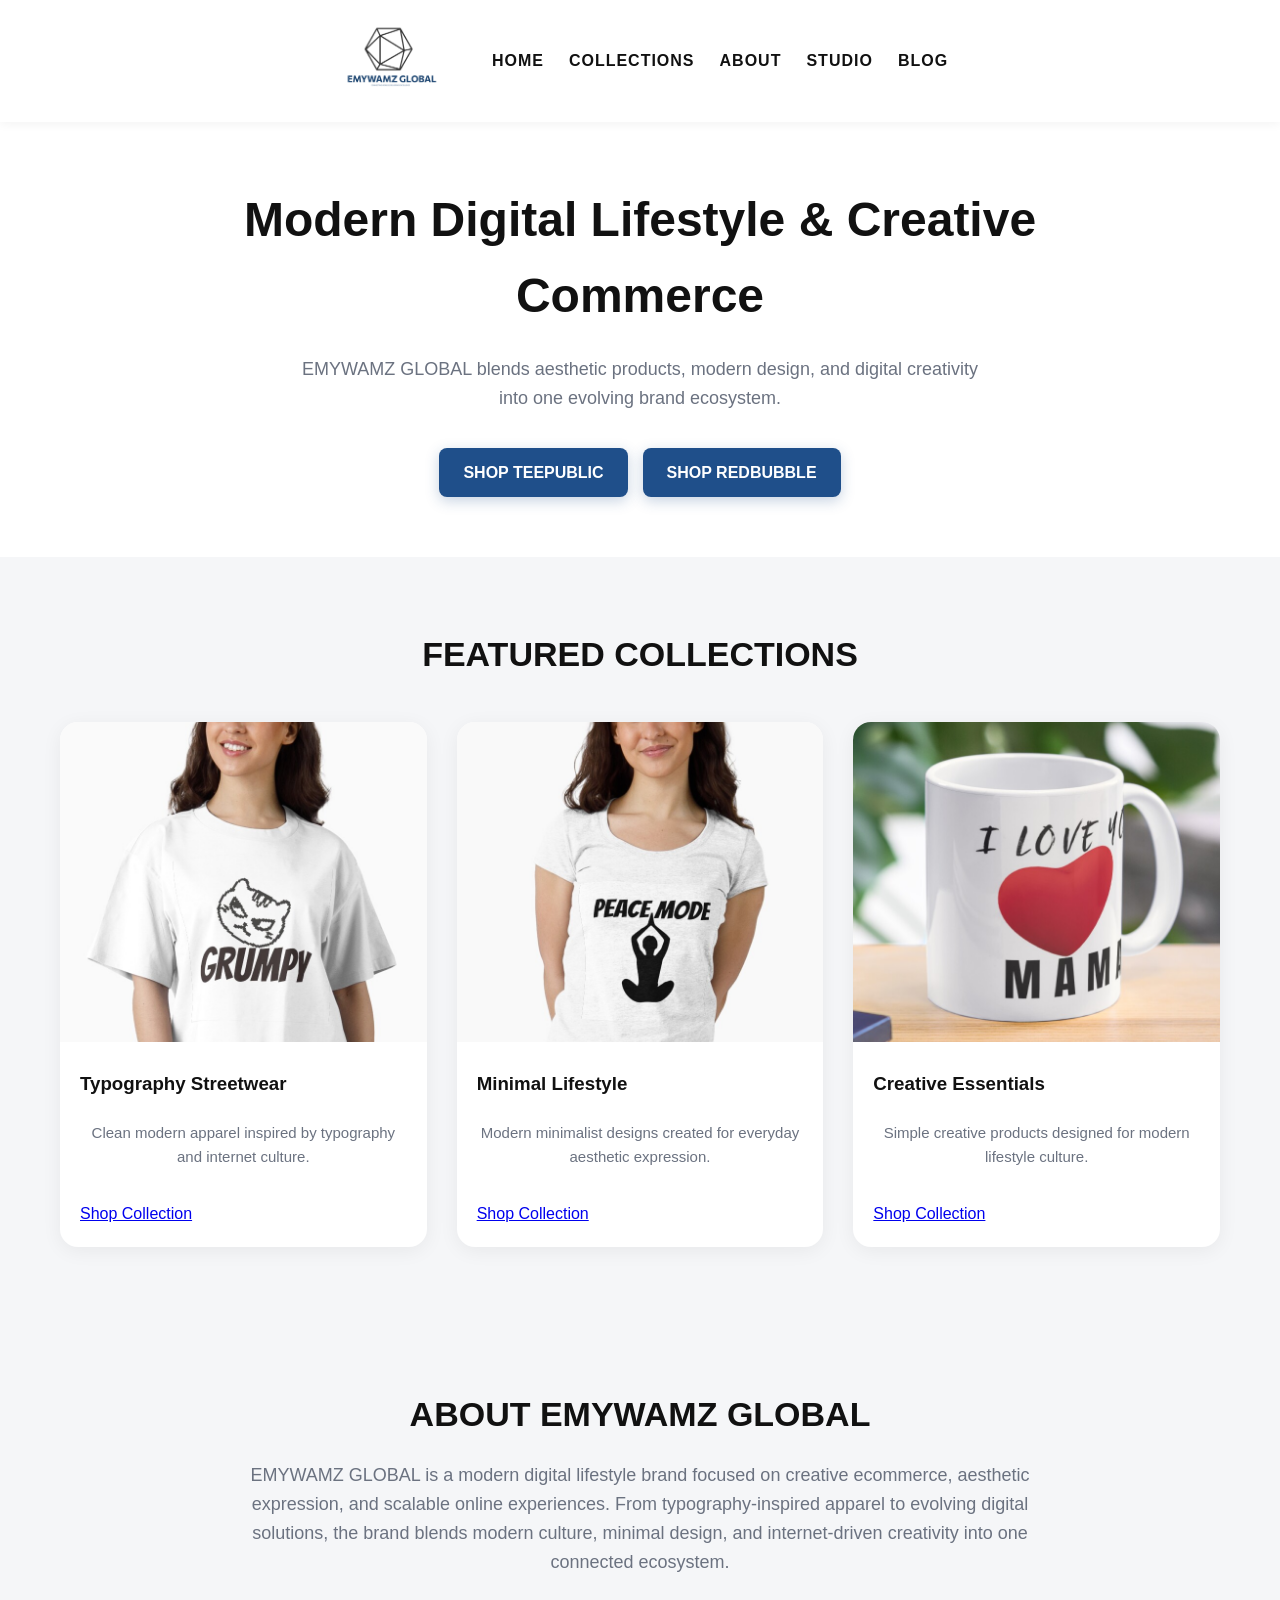
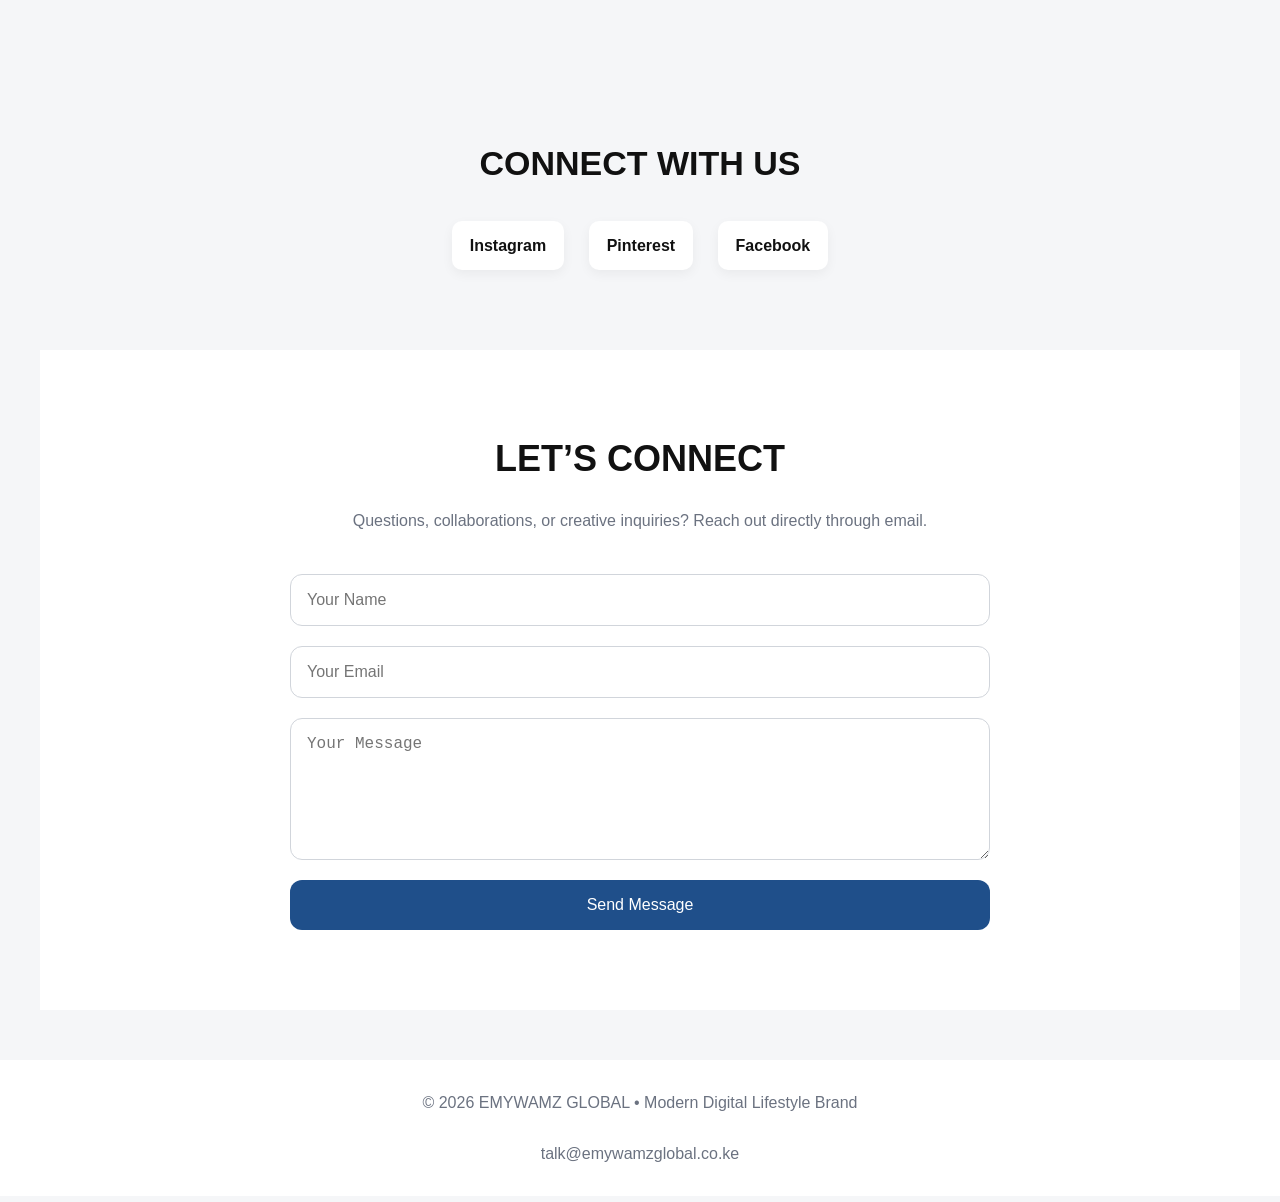
==== commit 24ce9663: "Add Pinterest domain verification" ====
--- a/index.html
+++ b/index.html
@@ -5,6 +5,7 @@
   <link rel="stylesheet" href="style.css">
   <meta charset="UTF-8">
   <meta name="viewport" content="width=device-width, initial-scale=1.0">
+  <meta name="p:domain_verify" content="fc27fea3377a50a80c9109e2b37b458c"/>
 
   <meta name="description"
     content="EMYWAMZ GLOBAL is a modern digital lifestyle brand blending aesthetic apparel, typography designs, creative ecommerce, and modern culture.">
--- a/style.css
+++ b/style.css
@@ -47,10 +47,13 @@
 .nav-links a {
   text-decoration: none;
   color: #111111;
-  font-weight: 500;
+  font-weight: 800;
+  text-transform: uppercase;
+  letter-spacing: 1px;
   transition: 0.3s;
   white-space: nowrap;
 }
+
 
 .nav-links a:hover {
   color: #1f4f8a;
@@ -303,4 +306,106 @@
     font-size: 16px;
   }
 
+}
+
+/* =========================
+   FEATURED COLLECTION
+========================= */
+
+.featured-collection {
+    text-align: center;
+    padding: 60px 20px;
+}
+
+.featured-collection h2 {
+    margin-bottom: 10px;
+}
+
+.featured-collection h3 {
+    margin-bottom: 20px;
+    text-transform: uppercase;
+}
+
+.featured-collection p {
+    max-width: 700px;
+    margin: 0 auto 30px;
+}
+
+/* =========================
+   HORIZONTAL SCROLLER
+========================= */
+
+.featured-slider {
+    display: flex;
+    gap: 20px;
+    overflow-x: auto;
+    padding: 20px 10px;
+    scroll-behavior: smooth;
+}
+
+.featured-slider::-webkit-scrollbar {
+    height: 8px;
+}
+
+.featured-slider::-webkit-scrollbar-thumb {
+    border-radius: 20px;
+}
+
+/* =========================
+   DESIGN CARDS
+========================= */
+
+.design-card {
+    min-width: 280px;
+    padding: 25px;
+    border-radius: 12px;
+    flex-shrink: 0;
+    text-align: center;
+}
+
+.design-card h4 {
+    margin-bottom: 20px;
+    text-transform: uppercase;
+    font-weight: 700;
+}
+
+/* =========================
+   COLLECTIONS PAGE SECTIONS
+========================= */
+
+section h2 {
+    text-transform: uppercase;
+    margin-bottom: 20px;
+    text-align: center;
+}
+
+section p {
+    text-align: center;
+    max-width: 800px;
+    margin: 0 auto 20px;
+}
+
+/* =========================
+   WHERE TO BUY
+========================= */
+
+.buttons {
+    display: flex;
+    justify-content: center;
+    gap: 15px;
+    flex-wrap: wrap;
+    margin-top: 20px;
+}
+
+.buttons a {
+    text-decoration: none;
+    padding: 12px 24px;
+    border-radius: 8px;
+    font-weight: 700;
+    text-transform: uppercase;
+    transition: 0.3s ease;
+}
+
+.buttons a:hover {
+    transform: translateY(-2px);
 }
